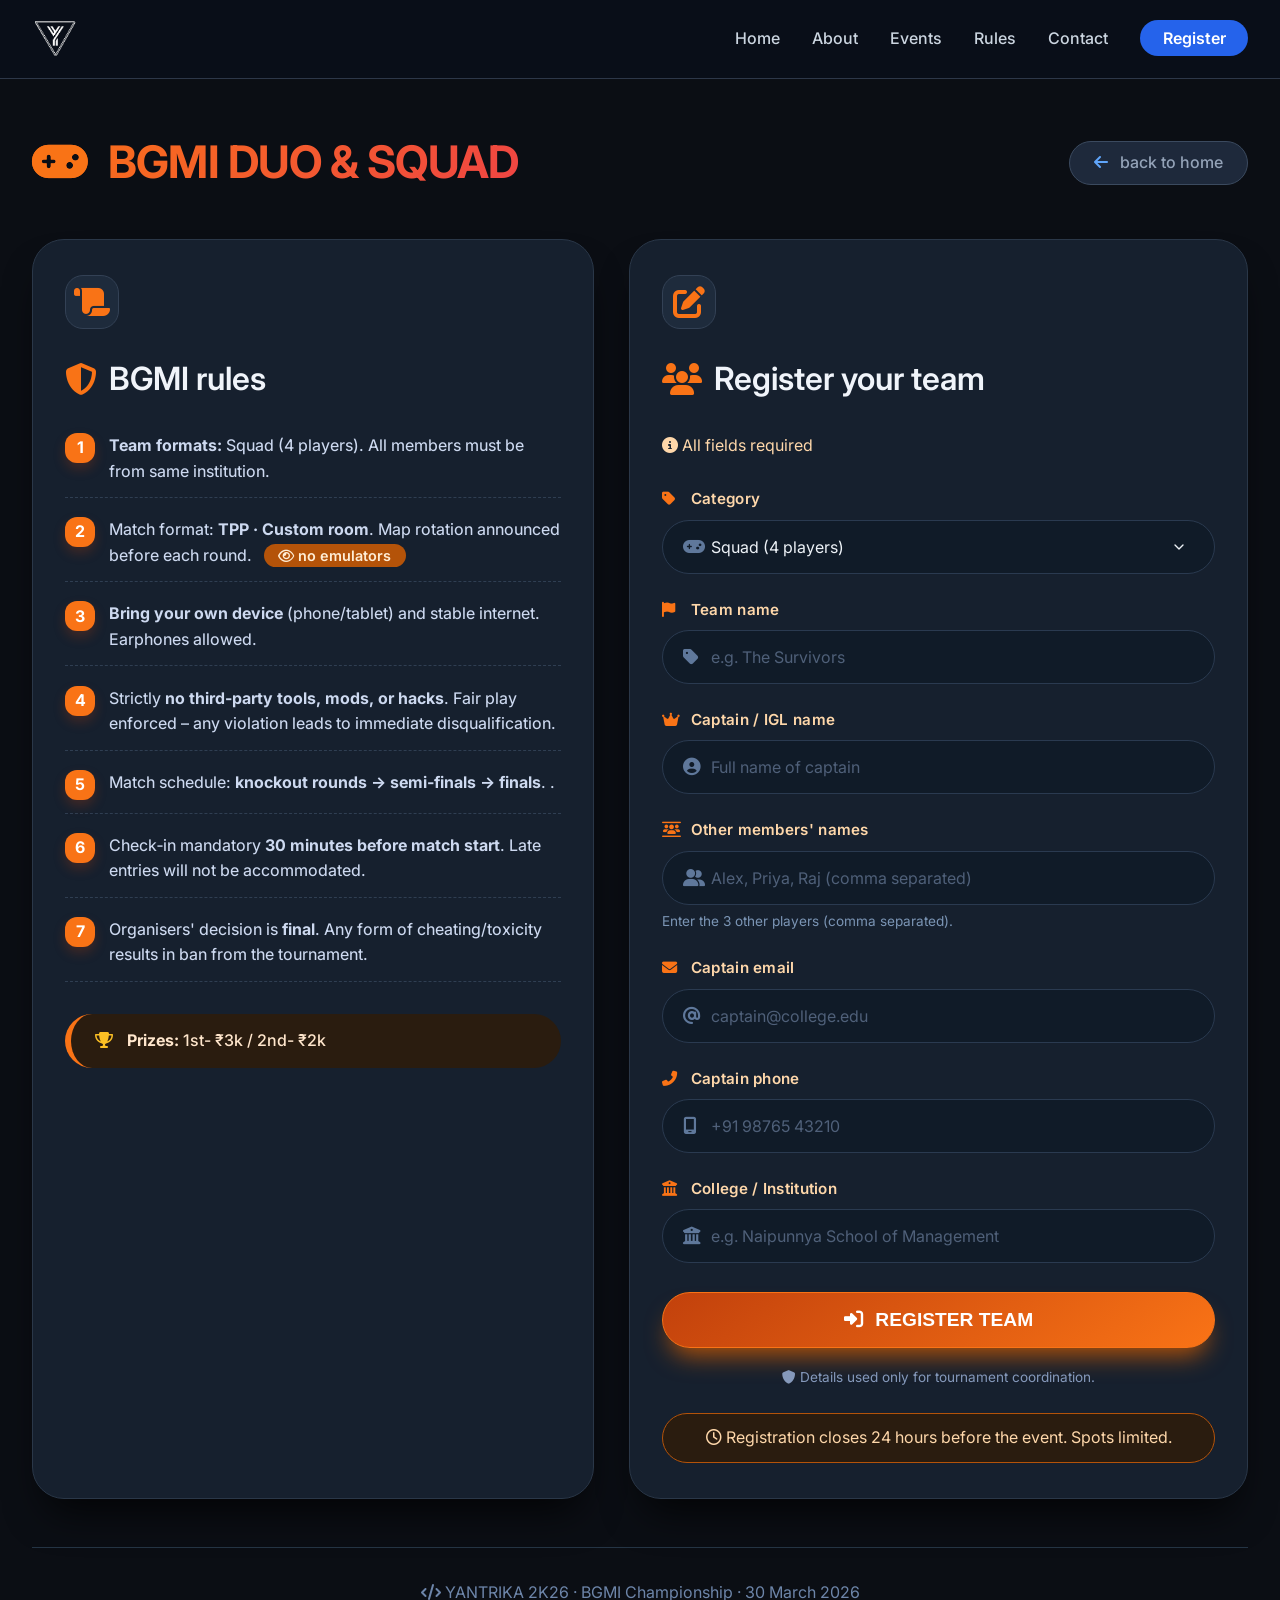
==== Yantrika website/bgmi.html @ 643cb938 "fixed folder structure" ====
<!DOCTYPE html>
<html lang="en">

<head>
    <meta charset="UTF-8" />
    <meta name="viewport" content="width=device-width, initial-scale=1.0" />
    <title>Yantrika 2K26 · BGMI Duo & Squad</title>
    <!-- same fontawesome & google font for consistency -->
    <link rel="stylesheet" href="https://cdnjs.cloudflare.com/ajax/libs/font-awesome/6.6.0/css/all.min.css" />
    <link
        href="https://fonts.googleapis.com/css2?family=Inter:opsz,wght@14..32,400;14..32,500;14..32,600;14..32,700&display=swap"
        rel="stylesheet" />
    <style>
        * {
            margin: 0;
            padding: 0;
            box-sizing: border-box;
        }

        body {
            font-family: 'Inter', sans-serif;
            background: #0b0e14;
            /* deep dark base */
            color: #e2e8f0;
            line-height: 1.6;
            min-height: 100vh;
            display: flex;
            flex-direction: column;
        }

        /* ---------- navbar (matches home page style but dark) ---------- */
        header {
            background: rgba(10, 15, 25, 0.95);
            backdrop-filter: blur(10px);
            border-bottom: 1px solid #2d3748;
            position: sticky;
            top: 0;
            z-index: 100;
        }

        .navbar {
            max-width: 1300px;
            margin: 0 auto;
            padding: 0.8rem 2rem;
            display: flex;
            align-items: center;
            justify-content: space-between;
        }

        .nav-logo img {
            height: 70px;
            width: auto;
        }

        .nav-menu {
            display: flex;
            list-style: none;
            gap: 2rem;
            align-items: center;
        }

        .nav-link {
            text-decoration: none;
            color: #cbd5e0;
            font-weight: 500;
            transition: color 0.2s;
            font-size: 1rem;
        }

        .nav-link:hover {
            color: #60a5fa;
            /* accent blue */
        }

        .register-link {
            background: #2563eb;
            color: white;
            padding: 0.5rem 1.4rem;
            border-radius: 40px;
            font-weight: 600;
        }

        .register-link:hover {
            background: #3b82f6;
            color: white;
        }

        #menu-open-button,
        #menu-close-button {
            display: none;
            background: none;
            border: none;
            color: white;
            font-size: 1.8rem;
            cursor: pointer;
        }

        /* ---------- main bgmi container ---------- */
        .bgmi-main {
            flex: 1;
            max-width: 1300px;
            margin: 3rem auto;
            padding: 0 2rem;
            width: 100%;
        }

        /* header with title & back */
        .page-header {
            display: flex;
            justify-content: space-between;
            align-items: center;
            margin-bottom: 2.5rem;
            flex-wrap: wrap;
            gap: 1rem;
        }

        .page-header h1 {
            font-size: 2.8rem;
            font-weight: 700;
            background: linear-gradient(130deg, #f97316, #ef4444);
            -webkit-background-clip: text;
            background-clip: text;
            color: transparent;
            letter-spacing: -0.02em;
        }

        .page-header h1 i {
            color: #f97316;
            margin-right: 12px;
            background: none;
            -webkit-background-clip: unset;
            background-clip: unset;
            color: #f97316;
            /* orange accent */
        }

        .home-badge {
            background: #1e293b;
            padding: 0.5rem 1.5rem;
            border-radius: 60px;
            border: 1px solid #3b4a5f;
            font-weight: 500;
        }

        .home-badge a {
            color: #94a3b8;
            text-decoration: none;
        }

        .home-badge i {
            margin-right: 8px;
            color: #60a5fa;
        }

        /* two column layout */
        .th-grid {
            display: grid;
            grid-template-columns: 1fr 1.1fr;
            gap: 2.2rem;
            margin-top: 1rem;
        }

        /* common card style */
        .rules-card,
        .form-card {
            background: #16202e;
            /* dark card */
            border-radius: 2rem;
            padding: 2.2rem 2rem;
            box-shadow: 0 25px 40px -15px rgba(0, 0, 0, 0.8);
            border: 1px solid #2a3748;
            backdrop-filter: blur(4px);
            transition: transform 0.2s ease, border-color 0.2s;
        }

        .rules-card:hover,
        .form-card:hover {
            border-color: #f97316;
            transform: translateY(-5px);
        }

        .card-icon {
            display: inline-flex;
            align-items: center;
            justify-content: center;
            width: 54px;
            height: 54px;
            background: #1e2b3c;
            border-radius: 18px;
            color: #f97316;
            font-size: 2rem;
            margin-bottom: 1.5rem;
            border: 1px solid #334155;
        }

        h2 {
            font-size: 2rem;
            font-weight: 600;
            margin-bottom: 1.8rem;
            display: flex;
            align-items: center;
            gap: 12px;
            color: #f0f4fa;
        }

        h2 i {
            color: #f97316;
            font-size: 2rem;
        }

        /* rules list */
        .rules-list {
            list-style: none;
        }

        .rules-list li {
            display: flex;
            align-items: flex-start;
            gap: 14px;
            margin-bottom: 1.2rem;
            padding-bottom: 0.8rem;
            border-bottom: 1px dashed #2f3e52;
        }

        .rule-num {
            background: #f97316;
            color: white;
            width: 30px;
            height: 30px;
            border-radius: 12px;
            display: inline-flex;
            align-items: center;
            justify-content: center;
            font-weight: 700;
            font-size: 1rem;
            flex-shrink: 0;
            box-shadow: 0 6px 12px #c2410c40;
        }

        .rule-text {
            flex: 1;
            color: #cdd9f0;
            font-weight: 450;
        }

        .rule-highlight {
            background: #b45309;
            color: #ffedd5;
            padding: 0.2rem 0.9rem;
            border-radius: 30px;
            font-size: 0.9rem;
            font-weight: 600;
            margin-left: 8px;
            white-space: nowrap;
        }

        .prize-note {
            background: #2a1c0f;
            border-radius: 50px;
            padding: 0.9rem 1.5rem;
            margin-top: 2rem;
            border-left: 6px solid #f97316;
            font-weight: 500;
            color: #ffe6cc;
        }

        .prize-note i {
            color: #fbbf24;
            margin-right: 10px;
        }

        /* ---------- form styling ---------- */
        .form-group {
            margin-bottom: 1.5rem;
        }

        label {
            display: block;
            font-weight: 600;
            font-size: 0.95rem;
            margin-bottom: 0.5rem;
            color: #fed7aa;
            letter-spacing: 0.3px;
        }

        label i {
            width: 24px;
            color: #f97316;
        }

        .input-wrapper,
        .select-wrapper {
            display: flex;
            align-items: center;
            background: #101b28;
            border-radius: 60px;
            padding: 0.1rem 1.2rem;
            border: 1.5px solid #2a3a50;
            transition: all 0.2s;
        }

        .input-wrapper:hover,
        .input-wrapper:focus-within,
        .select-wrapper:hover,
        .select-wrapper:focus-within {
            border-color: #f97316;
            box-shadow: 0 0 0 3px #c2410c40;
        }

        .input-wrapper i,
        .select-wrapper i {
            color: #5f789b;
            font-size: 1.1rem;
            width: 30px;
        }

        input,
        select {
            width: 100%;
            padding: 0.9rem 0;
            background: transparent;
            border: none;
            font-size: 1rem;
            font-family: 'Inter', sans-serif;
            color: #edf2f7;
            outline: none;
        }

        select {
            appearance: none;
            background: url('data:image/svg+xml;utf8,<svg xmlns="http://www.w3.org/2000/svg" width="16" height="16" viewBox="0 0 24 24" fill="none" stroke="%23edf2f7" stroke-width="2" stroke-linecap="round" stroke-linejoin="round"><polyline points="6 9 12 15 18 9"></polyline></svg>') no-repeat right 0.5rem center;
            background-size: 16px;
        }

        input::placeholder {
            color: #4f6079;
            font-weight: 400;
        }

        .btn-register {
            background: linear-gradient(145deg, #c2410c, #f97316);
            border: none;
            color: white;
            font-weight: 700;
            font-size: 1.2rem;
            padding: 1rem 2rem;
            border-radius: 60px;
            width: 100%;
            cursor: pointer;
            display: flex;
            align-items: center;
            justify-content: center;
            gap: 12px;
            margin-top: 1.8rem;
            border: 1px solid #f97316;
            box-shadow: 0 15px 25px -8px #b45309;
            transition: all 0.2s;
        }

        .btn-register:hover:not(:disabled) {
            background: linear-gradient(145deg, #f97316, #fb923c);
            transform: scale(1.02);
            box-shadow: 0 20px 30px -8px #b45309;
        }

        .btn-register:disabled {
            opacity: 0.65;
            cursor: not-allowed;
        }

        .success-message {
            background: #0f371f;
            color: #b8f3c5;
            border-radius: 60px;
            padding: 0.9rem 1.5rem;
            text-align: center;
            font-weight: 600;
            margin-top: 1.8rem;
            display: none;
            align-items: center;
            justify-content: center;
            gap: 12px;
            border: 1px solid #2e7d5e;
        }

        .success-message.show {
            display: flex;
        }

        .success-message i {
            font-size: 1.5rem;
            color: #4ade80;
        }

        small {
            display: block;
            margin-top: 1.2rem;
            color: #8599bb;
            font-size: 0.85rem;
            text-align: center;
        }

        .footer-note {
            margin-top: 3rem;
            text-align: center;
            color: #6d85a9;
            border-top: 1px solid #253545;
            padding-top: 2rem;
        }

        .footer-note a {
            color: #90caf9;
            text-decoration: none;
            font-weight: 500;
        }

        /* --- mobile menu improvements --- */
        @media (max-width: 700px) {
            .navbar {
                padding: 0.8rem 1.5rem;
            }

            .nav-menu {
                position: fixed;
                top: 0;
                right: -100%;
                width: 280px;
                height: 100vh;
                background: #0f172a;
                flex-direction: column;
                padding: 5rem 2rem;
                transition: right 0.3s ease;
                box-shadow: -5px 0 30px black;
                z-index: 200;
                overflow-y: auto;
            }

            body.show-mobile-menu .nav-menu {
                right: 0;
            }

            body.show-mobile-menu {
                overflow: hidden;
            }

            #menu-open-button {
                display: block;
            }

            #menu-close-button {
                display: block;
                position: absolute;
                top: 1.5rem;
                right: 1.5rem;
            }
        }

        /* responsiveness for other sections */
        @media (max-width: 1024px) {
            .th-grid {
                gap: 1.5rem;
            }

            .rules-card,
            .form-card {
                padding: 1.8rem 1.5rem;
            }
        }

        @media (max-width: 900px) {
            .th-grid {
                grid-template-columns: 1fr;
            }

            .page-header h1 {
                font-size: 2.3rem;
            }
        }

        @media (max-width: 500px) {
            .bgmi-main {
                margin: 1.5rem auto;
                padding: 0 1rem;
            }

            .page-header {
                margin-bottom: 1.5rem;
                flex-direction: column;
                align-items: flex-start;
                gap: 0.8rem;
            }

            .page-header h1 {
                font-size: 1.8rem;
            }

            .home-badge {
                padding: 0.4rem 1rem;
                font-size: 0.9rem;
            }

            .rules-card,
            .form-card {
                padding: 1.5rem 1.2rem;
                border-radius: 1.2rem;
            }

            .card-icon {
                width: 44px;
                height: 44px;
                font-size: 1.6rem;
                margin-bottom: 1rem;
                border-radius: 14px;
            }

            h2 {
                font-size: 1.5rem;
                margin-bottom: 1.2rem;
            }

            h2 i {
                font-size: 1.5rem;
            }

            .rules-list li {
                gap: 10px;
                font-size: 0.95rem;
            }

            .rule-num {
                width: 26px;
                height: 26px;
                font-size: 0.9rem;
                border-radius: 8px;
            }

            .input-wrapper,
            .select-wrapper {
                padding: 0.1rem 1rem;
            }

            input,
            select {
                font-size: 0.95rem;
            }

            .btn-register {
                padding: 0.9rem 1.2rem;
                font-size: 1.05rem;
            }

            .prize-note {
                padding: 0.8rem 1rem;
                font-size: 0.9rem;
                margin-top: 1.5rem;
            }

            .footer-note {
                font-size: 0.85rem;
                padding: 1.5rem 1rem 0;
            }
        }
    </style>
</head>

<body>
    <!-- navbar (same as home, active home link points to index) -->
    <header>
        <nav class="navbar">
            <a href="index.html" class="nav-logo">
                <img src="./yantrika-images/yantrika.png" alt="Yantrika Logo" style="height:45px;">
            </a>
            <ul class="nav-menu">
                <button id="menu-close-button" class="fas fa-times"></button>
                <li class="nav-item"><a href="index.html" class="nav-link">Home</a></li>
                <li class="nav-item"><a href="index.html#about" class="nav-link">About</a></li>
                <li class="nav-item"><a href="index.html#events" class="nav-link">Events</a></li>
                <li class="nav-item"><a href="index.html#rules" class="nav-link">Rules</a></li>
                <li class="nav-item"><a href="index.html#contact" class="nav-link">Contact</a></li>
                <li class="nav-item"><a
                        href="https://docs.google.com/forms/d/e/1FAIpQLSdMAK3N2_PCzqhsFvhlyOdtZt3FZMfPoFVZkqa5NTaTAF0Fag/viewform?usp=dialog"
                        class="nav-link register-link">Register</a></li>
            </ul>
            <button id="menu-open-button" class="fas fa-bars"></button>
        </nav>
    </header>

    <main class="bgmi-main">
        <!-- page header -->
        <div class="page-header">
            <h1><i class="fas fa-gamepad"></i> BGMI DUO & SQUAD</h1>
            <div class="home-badge">
                <a href="index.html"><i class="fas fa-arrow-left"></i> back to home</a>
            </div>
        </div>

        <!-- two content columns: rules & registration -->
        <div class="th-grid">
            <!-- LEFT: COMMON RULES CARD (BGMI specific) -->
            <div class="rules-card">
                <div class="card-icon"><i class="fas fa-scroll"></i></div>
                <h2><i class="fas fa-shield-halved"></i> BGMI rules</h2>
                <ul class="rules-list">
                    <li>
                        <span class="rule-num">1</span>
                        <span class="rule-text"><strong>Team formats:</strong> Squad (4 players). All
                            members must be from same institution.</span>
                    </li>
                    <li>
                        <span class="rule-num">2</span>
                        <span class="rule-text">Match format: <strong>TPP · Custom room</strong>. Map rotation announced
                            before each round. <span class="rule-highlight"><i class="far fa-eye"></i> no
                                emulators</span></span>
                    </li>
                    <li>
                        <span class="rule-num">3</span>
                        <span class="rule-text"><strong>Bring your own device</strong> (phone/tablet) and stable
                            internet. Earphones allowed.</span>
                    </li>
                    <li>
                        <span class="rule-num">4</span>
                        <span class="rule-text">Strictly <strong>no third-party tools, mods, or hacks</strong>. Fair
                            play enforced – any violation leads to immediate disqualification.</span>
                    </li>
                    <li>
                        <span class="rule-num">5</span>
                        <span class="rule-text">Match schedule: <strong>knockout rounds → semi‑finals → finals</strong>.
                           .</span>
                    </li>
                    <li>
                        <span class="rule-num">6</span>
                        <span class="rule-text">Check‑in mandatory <strong>30 minutes before match start</strong>. Late
                            entries will not be accommodated.</span>
                    </li>
                    <li>
                        <span class="rule-num">7</span>
                        <span class="rule-text">Organisers' decision is <strong>final</strong>. Any form of
                            cheating/toxicity results in ban from the tournament.</span>
                    </li>
                </ul>
                <div class="prize-note">
                    <i class="fas fa-trophy"></i> <strong>Prizes:</strong> 1st- ₹3k    / 
                      2nd- ₹2k 
                </div>
            </div>

            <!-- RIGHT: REGISTRATION FORM CARD (dynamic duo/squad) -->
            <div class="form-card">
                <div class="card-icon"><i class="fas fa-pen-to-square"></i></div>
                <h2><i class="fas fa-users"></i> Register your team</h2>
                <p style="margin-bottom: 1.8rem; color: #fed7aa;"><i class="fas fa-info-circle"></i> All fields required
                </p>

                <form id="bgmiForm">
                    <!-- Category selection -->
                    <div class="form-group">
                        <label><i class="fas fa-tag"></i> Category</label>
                        <div class="select-wrapper">
                            <i class="fas fa-gamepad"></i>
                            <select id="categorySelect" required>
                                <option value="squad" selected>Squad (4 players)</option>
                            </select>
                        </div>
                    </div>

                    <!-- Team name -->
                    <div class="form-group">
                        <label><i class="fas fa-flag"></i> Team name</label>
                        <div class="input-wrapper">
                            <i class="fas fa-tag"></i>
                            <input type="text" id="teamName" placeholder="e.g. The Survivors" required>
                        </div>
                    </div>

                    <!-- Captain name -->
                    <div class="form-group">
                        <label><i class="fas fa-crown"></i> Captain / IGL name</label>
                        <div class="input-wrapper">
                            <i class="fas fa-user-circle"></i>
                            <input type="text" id="captainName" placeholder="Full name of captain" required>
                        </div>
                    </div>

                    <!-- Other members (dynamic) -->
                    <div class="form-group">
                        <label id="membersLabel"><i class="fas fa-users-between-lines"></i> Other members' names</label>
                        <div class="input-wrapper">
                            <i class="fas fa-user-group"></i>
                            <input type="text" id="membersInput" placeholder="Alex, Priya, Raj (comma separated)"
                                required>
                        </div>
                        <small id="membersHint"
                            style="display: block; margin-top: 6px; color: #7b95b5; text-align: left;">Enter the 3 other
                            players (comma separated).</small>
                    </div>

                    <!-- Captain email -->
                    <div class="form-group">
                        <label><i class="fas fa-envelope"></i> Captain email</label>
                        <div class="input-wrapper">
                            <i class="fas fa-at"></i>
                            <input type="email" id="captainEmail" placeholder="captain@college.edu" required>
                        </div>
                    </div>

                    <!-- Captain phone -->
                    <div class="form-group">
                        <label><i class="fas fa-phone-alt"></i> Captain phone</label>
                        <div class="input-wrapper">
                            <i class="fas fa-mobile-screen"></i>
                            <input type="tel" id="captainPhone" placeholder="+91 98765 43210" required>
                        </div>
                    </div>

                    <!-- College -->
                    <div class="form-group">
                        <label><i class="fas fa-building-columns"></i> College / Institution</label>
                        <div class="input-wrapper">
                            <i class="fas fa-university"></i>
                            <input type="text" id="college" placeholder="e.g. Naipunnya School of Management" required>
                        </div>
                    </div>

                    <button type="submit" class="btn-register" id="registerBtn">
                        <i class="fas fa-right-to-bracket"></i> REGISTER TEAM
                    </button>
                    <small><i class="fas fa-shield"></i> Details used only for tournament coordination.</small>
                </form>

                <!-- success message -->
                <div id="successMsg" class="success-message">
                    <i class="fas fa-circle-check"></i> Team registered! Room ID & password will be sent 24h before
                    match.
                </div>

                <!-- deadline note -->
                <div
                    style="margin-top: 1.5rem; background: #2a1c0f; border-radius: 60px; padding: 0.7rem 1rem; color: #fed7aa; text-align: center; border: 1px solid #b45309;">
                    <i class="far fa-clock"></i> Registration closes 24 hours before the event. Spots limited.
                </div>
            </div>
        </div>

        <!-- footer hint -->
        <div class="footer-note">
            <i class="fas fa-code"></i> YANTRIKA 2K26 · BGMI Championship · 30 March 2026
        </div>
    </main>

    <script>
        (function () {
            // ---------- mobile menu toggle ----------
            const menuOpen = document.getElementById('menu-open-button');
            const menuClose = document.getElementById('menu-close-button');
            const body = document.body;

            if (menuOpen) {
                menuOpen.addEventListener('click', () => {
                    body.classList.toggle('show-mobile-menu');
                });
            }

            if (menuClose) {
                menuClose.addEventListener('click', () => {
                    body.classList.remove('show-mobile-menu');
                });
            }

            document.querySelectorAll('.nav-link').forEach(link => {
                link.addEventListener('click', () => {
                    body.classList.remove('show-mobile-menu');
                });
            });

            // ---------- dynamic category handling ----------
            const categorySelect = document.getElementById('categorySelect');
            const membersInput = document.getElementById('membersInput');
            const membersLabel = document.getElementById('membersLabel');
            const membersHint = document.getElementById('membersHint');

            function updateMembersField() {
                if (categorySelect.value === 'duo') {
                    membersLabel.innerHTML = '<i class="fas fa-user"></i> Partner\'s name';
                    membersInput.placeholder = 'e.g. Priya Sharma';
                    membersHint.innerText = 'Enter the name of your duo partner.';
                } else {
                    membersLabel.innerHTML = '<i class="fas fa-users-between-lines"></i> Other members\' names';
                    membersInput.placeholder = 'Alex, Priya, Raj (comma separated)';
                    membersHint.innerText = 'Enter the 3 other players (comma separated).';
                }
            }

            categorySelect.addEventListener('change', updateMembersField);
            updateMembersField(); // set initial state

            // ---------- bgmi form handling (demo) ----------
            const form = document.getElementById('bgmiForm');
            const successDiv = document.getElementById('successMsg');
            const registerBtn = document.getElementById('registerBtn');

            form.addEventListener('submit', async function (e) {
                e.preventDefault();

                const data = {
                    category: categorySelect.value,
                    team: document.getElementById("teamName").value,
                    captain: document.getElementById("captainName").value,
                    members: document.getElementById("membersInput").value,
                    email: document.getElementById("captainEmail").value,
                    phone: document.getElementById("captainPhone").value,
                    college: document.getElementById("college").value
                };

                registerBtn.disabled = true;
                registerBtn.innerHTML = `<i class="fas fa-spinner fa-spin"></i> Submitting...`;

                await fetch("https://script.google.com/macros/s/AKfycbxtp_COdrMVgL9K8QAH5kKmoKNwoKgqGhMXU4rft8OnlUnT5GMg-jnyQfgcR01_lXE4/exec", {
                    method: "POST",
                    body: JSON.stringify(data)
                });

                successDiv.classList.add('show');
                registerBtn.innerHTML = `<i class="fas fa-check-circle"></i> REGISTERED`;
            });
        })();
    </script>
</body>

</html>
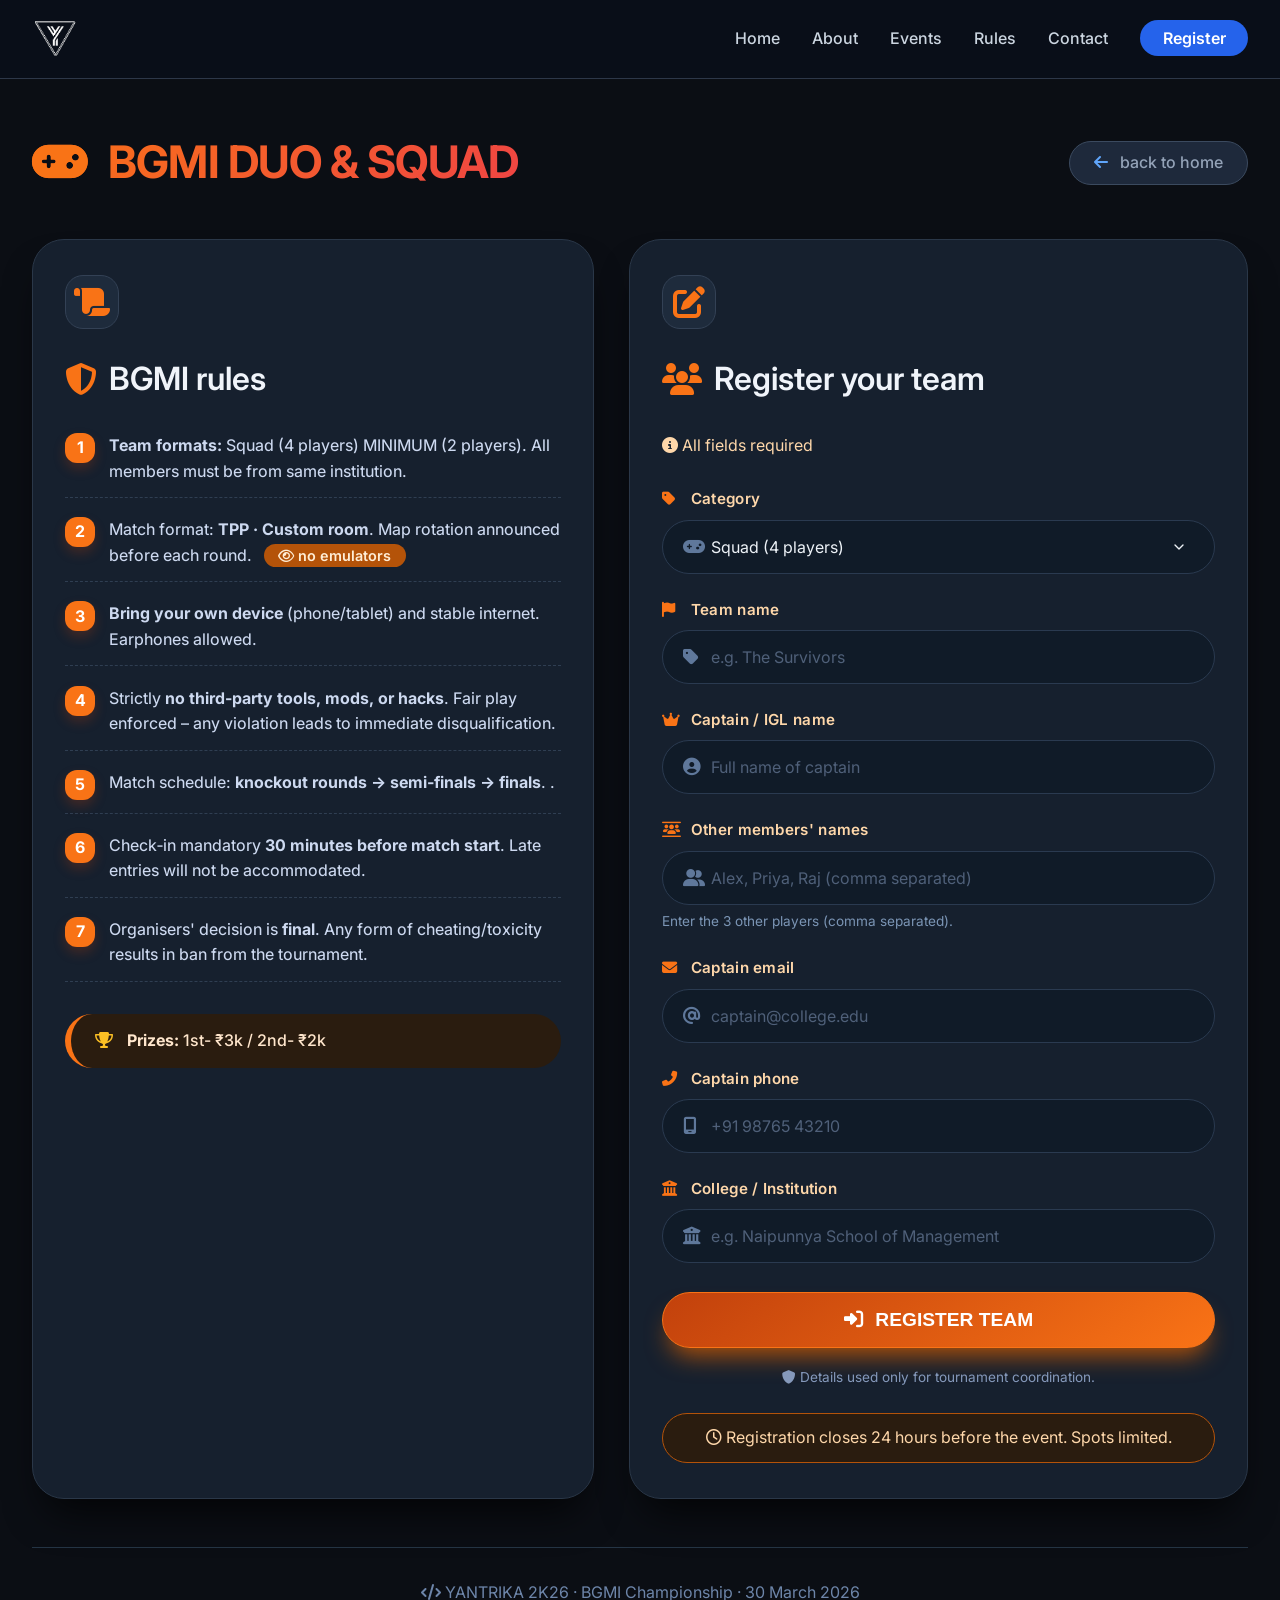
==== commit 18e7665f: "bgmi.html" ====
--- a/Yantrika website/bgmi.html
+++ b/Yantrika website/bgmi.html
@@ -3,20 +3,23 @@
 
 <head>
     <meta charset="UTF-8" />
-    <meta name="viewport" content="width=device-width, initial-scale=1.0" />
+    <meta name="viewport" content="width=device-width, initial-scale=1.0, maximum-scale=1.0, user-scalable=no" />
     <title>Yantrika 2K26 · BGMI Duo & Squad</title>
     <!-- same fontawesome & google font for consistency -->
     <link rel="stylesheet" href="https://cdnjs.cloudflare.com/ajax/libs/font-awesome/6.6.0/css/all.min.css" />
     <link
         href="https://fonts.googleapis.com/css2?family=Inter:opsz,wght@14..32,400;14..32,500;14..32,600;14..32,700&display=swap"
         rel="stylesheet" />
+    <link rel="icon" type="image/x-icon" href="./yantrika-images/yantrika.png">
     <style>
         * {
             margin: 0;
             padding: 0;
             box-sizing: border-box;
         }
-
+ html {
+            overflow-x: hidden;
+        }
         body {
             font-family: 'Inter', sans-serif;
             background: #0b0e14;
@@ -577,9 +580,7 @@
                 <li class="nav-item"><a href="index.html#events" class="nav-link">Events</a></li>
                 <li class="nav-item"><a href="index.html#rules" class="nav-link">Rules</a></li>
                 <li class="nav-item"><a href="index.html#contact" class="nav-link">Contact</a></li>
-                <li class="nav-item"><a
-                        href="https://docs.google.com/forms/d/e/1FAIpQLSdMAK3N2_PCzqhsFvhlyOdtZt3FZMfPoFVZkqa5NTaTAF0Fag/viewform?usp=dialog"
-                        class="nav-link register-link">Register</a></li>
+                <li class="nav-item"><a href="index.html#events" class="nav-link register-link">Register</a></li>
             </ul>
             <button id="menu-open-button" class="fas fa-bars"></button>
         </nav>
@@ -603,7 +604,7 @@
                 <ul class="rules-list">
                     <li>
                         <span class="rule-num">1</span>
-                        <span class="rule-text"><strong>Team formats:</strong> Squad (4 players). All
+                        <span class="rule-text"><strong>Team formats:</strong> Squad (4 players) MINIMUM (2 players). All
                             members must be from same institution.</span>
                     </li>
                     <li>
@@ -826,4 +827,4 @@
     </script>
 </body>
 
-</html>+</html>
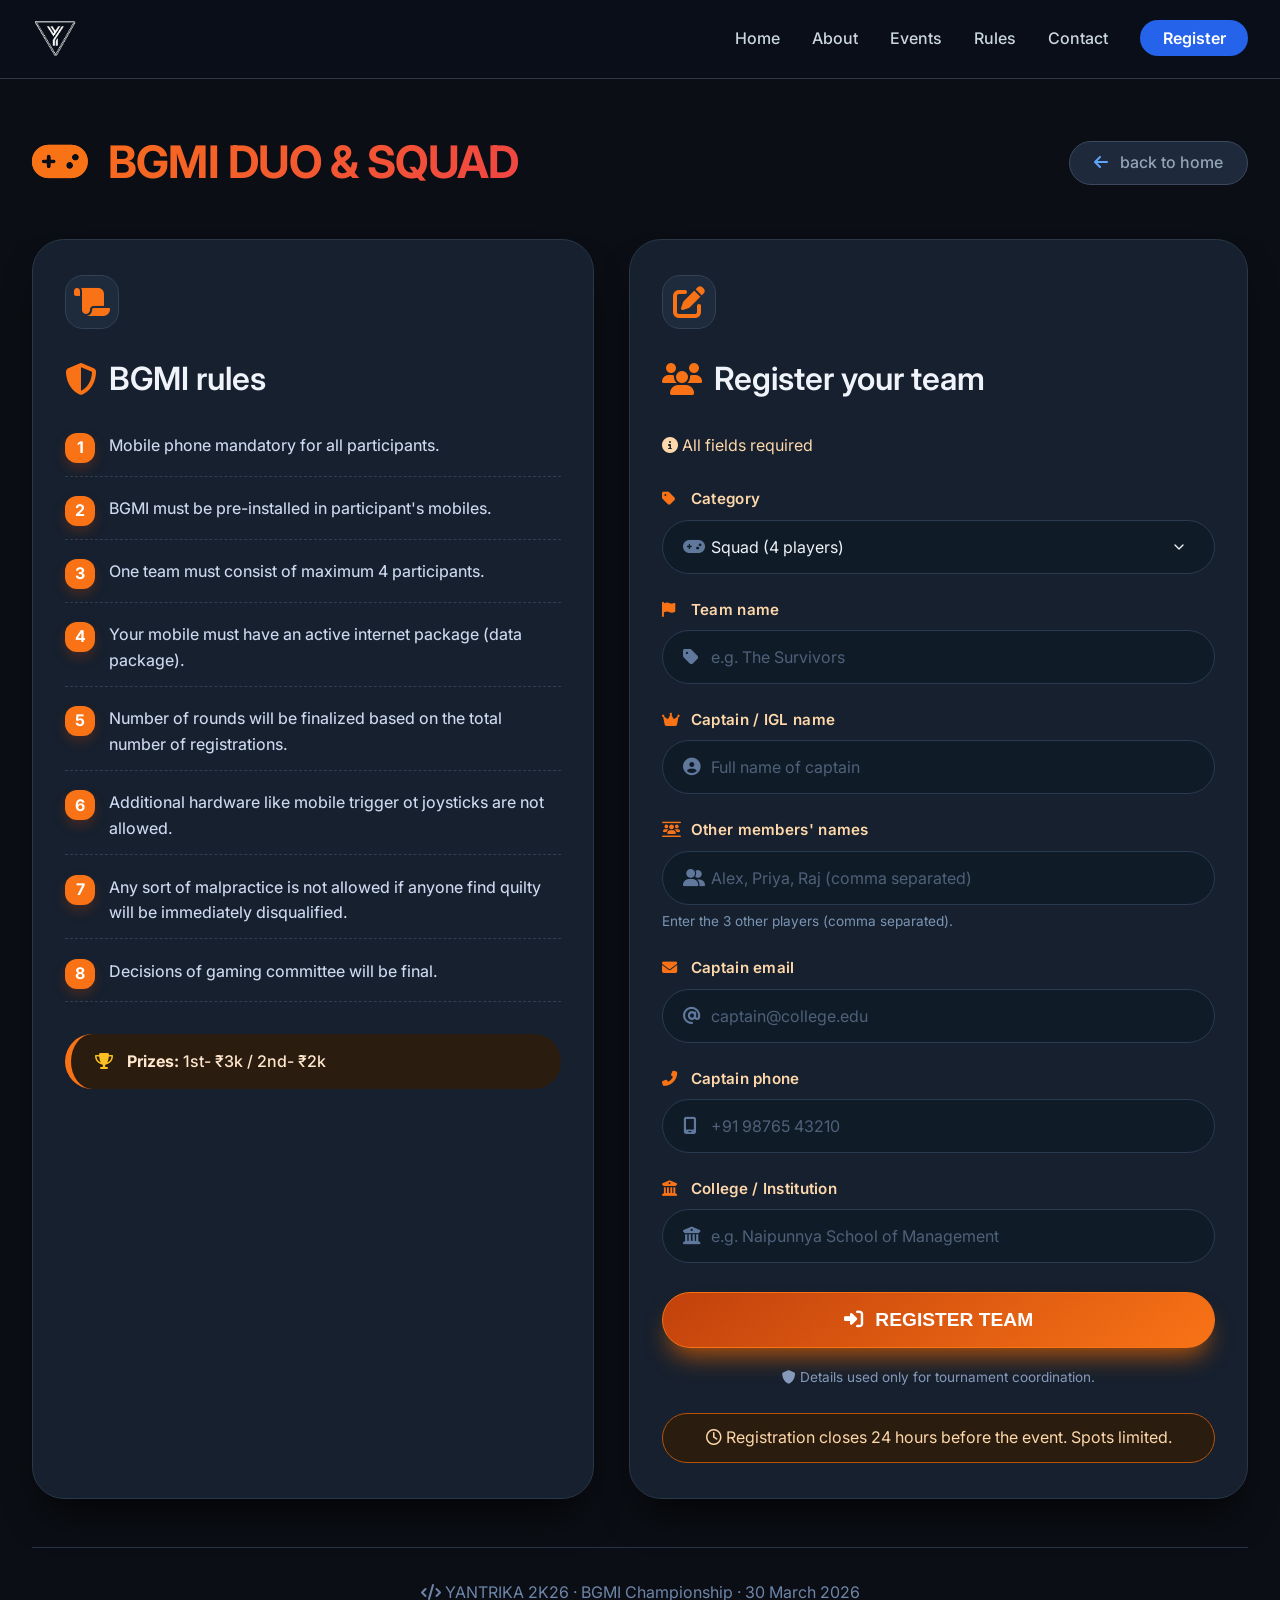
==== commit 2ae25a82: "bgmi.html" ====
--- a/Yantrika website/bgmi.html
+++ b/Yantrika website/bgmi.html
@@ -604,39 +604,36 @@
                 <ul class="rules-list">
                     <li>
                         <span class="rule-num">1</span>
-                        <span class="rule-text"><strong>Team formats:</strong> Squad (4 players) MINIMUM (2 players). All
-                            members must be from same institution.</span>
+                        <span class="rule-text">Mobile phone mandatory for all participants.</span>
                     </li>
                     <li>
                         <span class="rule-num">2</span>
-                        <span class="rule-text">Match format: <strong>TPP · Custom room</strong>. Map rotation announced
-                            before each round. <span class="rule-highlight"><i class="far fa-eye"></i> no
-                                emulators</span></span>
+                        <span class="rule-text">BGMI must be pre-installed in participant's mobiles.</span>
                     </li>
                     <li>
                         <span class="rule-num">3</span>
-                        <span class="rule-text"><strong>Bring your own device</strong> (phone/tablet) and stable
-                            internet. Earphones allowed.</span>
+                        <span class="rule-text">One team must consist of maximum 4 participants.</span>
                     </li>
                     <li>
                         <span class="rule-num">4</span>
-                        <span class="rule-text">Strictly <strong>no third-party tools, mods, or hacks</strong>. Fair
-                            play enforced – any violation leads to immediate disqualification.</span>
+                        <span class="rule-text">Your mobile must have an active internet package (data package).</span>
                     </li>
                     <li>
                         <span class="rule-num">5</span>
-                        <span class="rule-text">Match schedule: <strong>knockout rounds → semi‑finals → finals</strong>.
-                           .</span>
+                        <span class="rule-text">Number of rounds will be finalized based on the total number of registrations.</span>
                     </li>
                     <li>
                         <span class="rule-num">6</span>
-                        <span class="rule-text">Check‑in mandatory <strong>30 minutes before match start</strong>. Late
-                            entries will not be accommodated.</span>
+                        <span class="rule-text">Additional hardware like mobile trigger ot joysticks are not allowed.</span>
                     </li>
                     <li>
                         <span class="rule-num">7</span>
-                        <span class="rule-text">Organisers' decision is <strong>final</strong>. Any form of
-                            cheating/toxicity results in ban from the tournament.</span>
+                        <span class="rule-text">Any sort of malpractice is not allowed if anyone find quilty will be immediately disqualified.</span>
+                    </li>
+
+                    <li>
+                        <span class="rule-num">8</span>
+                        <span class="rule-text">Decisions of gaming committee will be final.</span>
                     </li>
                 </ul>
                 <div class="prize-note">
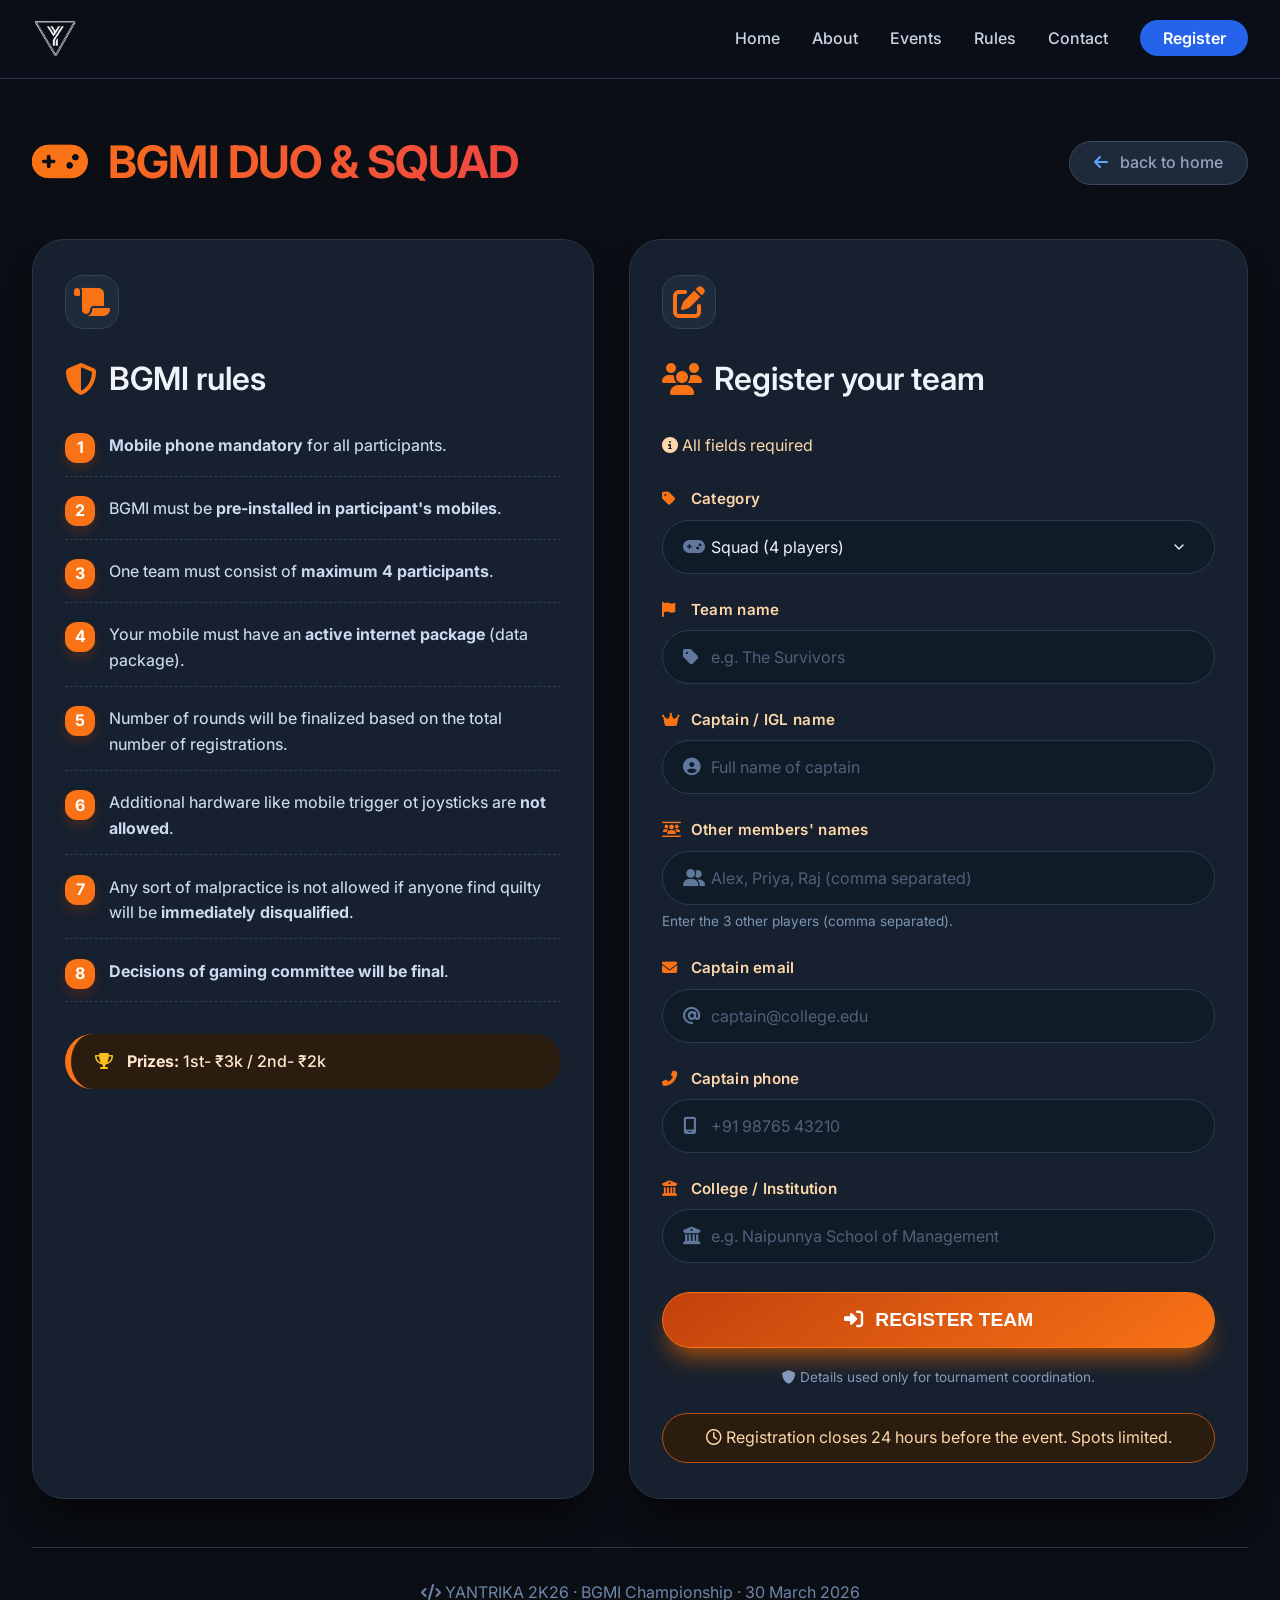
==== commit 4c861512: "bgmi.html" ====
--- a/Yantrika website/bgmi.html
+++ b/Yantrika website/bgmi.html
@@ -604,19 +604,19 @@
                 <ul class="rules-list">
                     <li>
                         <span class="rule-num">1</span>
-                        <span class="rule-text">Mobile phone mandatory for all participants.</span>
+                        <span class="rule-text"><strong>Mobile phone mandatory</strong> for all participants.</span>
                     </li>
                     <li>
                         <span class="rule-num">2</span>
-                        <span class="rule-text">BGMI must be pre-installed in participant's mobiles.</span>
+                        <span class="rule-text">BGMI must be <strong>pre-installed in participant's mobiles</strong>.</span>
                     </li>
                     <li>
                         <span class="rule-num">3</span>
-                        <span class="rule-text">One team must consist of maximum 4 participants.</span>
+                        <span class="rule-text">One team must consist of <strong>maximum 4 participants</strong>.</span>
                     </li>
                     <li>
                         <span class="rule-num">4</span>
-                        <span class="rule-text">Your mobile must have an active internet package (data package).</span>
+                        <span class="rule-text">Your mobile must have an <strong>active internet package</strong> (data package).</span>
                     </li>
                     <li>
                         <span class="rule-num">5</span>
@@ -624,16 +624,16 @@
                     </li>
                     <li>
                         <span class="rule-num">6</span>
-                        <span class="rule-text">Additional hardware like mobile trigger ot joysticks are not allowed.</span>
+                        <span class="rule-text">Additional hardware like mobile trigger ot joysticks are <strong>not allowed</strong>.</span>
                     </li>
                     <li>
                         <span class="rule-num">7</span>
-                        <span class="rule-text">Any sort of malpractice is not allowed if anyone find quilty will be immediately disqualified.</span>
+                        <span class="rule-text">Any sort of malpractice is not allowed if anyone find quilty will be <strong>immediately disqualified</strong>.</span>
                     </li>
 
                     <li>
                         <span class="rule-num">8</span>
-                        <span class="rule-text">Decisions of gaming committee will be final.</span>
+                        <span class="rule-text"><strong>Decisions of gaming committee will be final</strong>.</span>
                     </li>
                 </ul>
                 <div class="prize-note">
